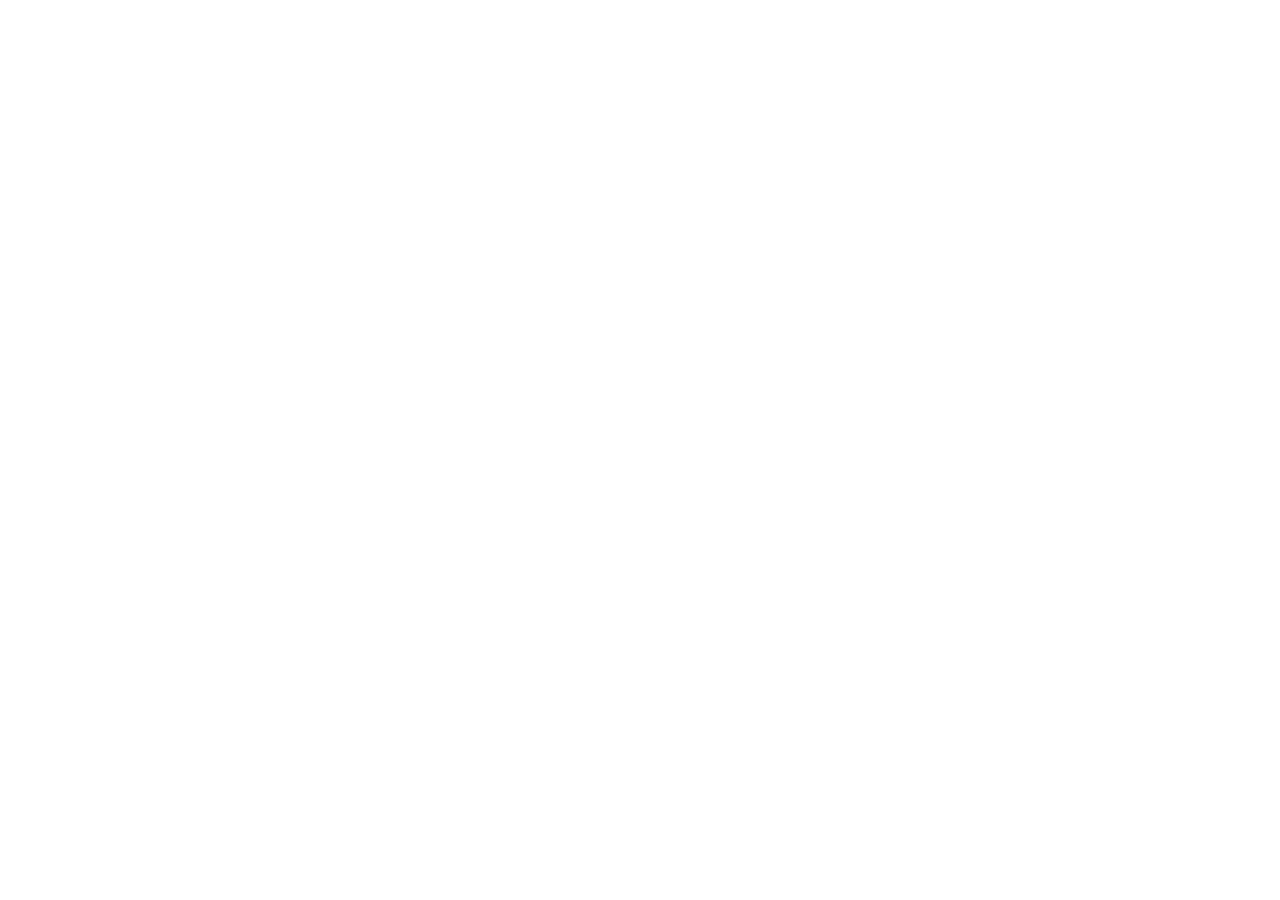
==== curso.html @ fc2106f4 "Add files via upload" ====
<!DOCTYPE html>
<html lang="pt-BR">
<head>
  <meta charset="UTF-8" />
  <meta name="referrer" content="strict-origin-when-cross-origin" />
  <meta name="viewport" content="width=device-width, initial-scale=1.0" />
  <title>EduIa — Curso</title>
  <link rel="icon" type="image/svg+xml" href="img/logo.svg" />
  <link rel="stylesheet" href="css/style.css" />
</head>
<body>
  <div id="navbar"></div>

  <div class="container">
    <!-- Cabeçalho do curso (preenchido pelo JavaScript) -->
    <div class="course-header" id="course-header">
      <!-- nome, descrição e barra de progresso aparecem aqui -->
    </div>

    <!-- Lista de aulas (preenchida pelo JavaScript) -->
    <div id="lessons-container"></div>

    <!-- Mensagem de conclusão (aparece quando todas as aulas estão feitas) -->
    <div id="complete-message" class="hidden"></div>
  </div>

  <script src="js/script.js"></script>
  <script src="js/curso.js"></script>
  <script src="js/quiz-modulos.js"></script>
  <script src="js/avaliacao.js"></script>
  <script src="js/base-conhecimento.js"></script>
  <script src="js/assistente.js"></script>
  <script>
    // Inicializa a página e carrega o curso
    var sessao = initPagina('cursos');
    if (sessao) {
      carregarCurso(sessao.email);
    }
  </script>
</body>
</html>
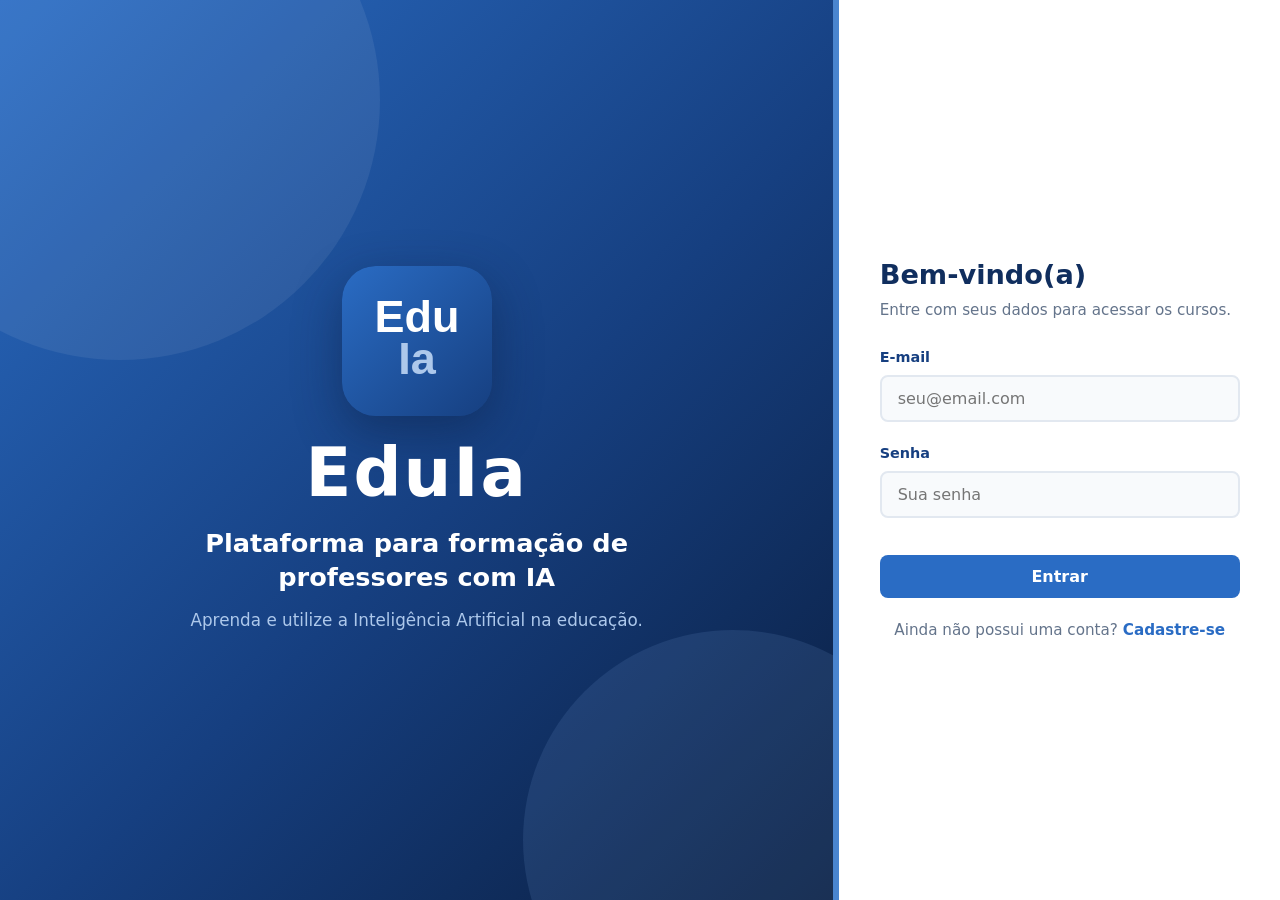
==== commit e94d9442: "Update comment for lessons list in curso.html" ====
--- a/curso.html
+++ b/curso.html
@@ -17,7 +17,7 @@
       <!-- nome, descrição e barra de progresso aparecem aqui -->
     </div>
 
-    <!-- Lista de aulas (preenchida pelo JavaScript) -->
+    <!-- Lista de aulas -->
     <div id="lessons-container"></div>
 
     <!-- Mensagem de conclusão (aparece quando todas as aulas estão feitas) -->
--- a/css/style.css
+++ b/css/style.css
@@ -0,0 +1,773 @@
+/* ============================================================
+   EduIa — Plataforma para Formação de Professores com IA
+   Folha de estilos principal
+   Todas as páginas usam este arquivo CSS.
+   ============================================================ */
+
+/* ---------- Variáveis de cor (paleta azul) ---------- */
+:root {
+  --azul-50:  #eef4fb;
+  --azul-100: #d6e4f5;
+  --azul-200: #adc8eb;
+  --azul-300: #7aa6db;
+  --azul-400: #4a85cf;
+  --azul-500: #2a6cc4;
+  --azul-600: #1d54a8;
+  --azul-700: #163f80;
+  --azul-800: #102e5e;
+  --azul-900: #0a1d3e;
+
+  --branco: #ffffff;
+  --cinza-50:  #f8fafc;
+  --cinza-100: #f1f5f9;
+  --cinza-200: #e2e8f0;
+  --cinza-300: #cbd5e1;
+  --cinza-400: #94a3b8;
+  --cinza-500: #64748b;
+  --cinza-600: #475569;
+  --cinza-700: #334155;
+
+  --verde: #16a34a;
+  --verde-claro: #dcfce7;
+  --amarelo: #f59e0b;
+  --vermelho: #dc2626;
+
+  --sombra-sm: 0 1px 3px rgba(16, 46, 94, 0.08);
+  --sombra: 0 4px 16px rgba(16, 46, 94, 0.10);
+  --sombra-lg: 0 12px 40px rgba(16, 46, 94, 0.14);
+
+  --raio: 14px;
+  --raio-sm: 8px;
+  --transicao: 0.25s ease;
+  --max: 1080px;
+}
+
+/* ---------- Reset básico ---------- */
+* { margin: 0; padding: 0; box-sizing: border-box; }
+
+html { scroll-behavior: smooth; }
+
+body {
+  font-family: 'Inter', 'Segoe UI', system-ui, -apple-system, sans-serif;
+  background: var(--azul-50);
+  color: var(--azul-900);
+  line-height: 1.6;
+  min-height: 100vh;
+}
+
+a { color: var(--azul-500); text-decoration: none; }
+a:hover { color: var(--azul-600); }
+
+img { max-width: 100%; display: block; }
+
+/* ---------- Barra de navegação ---------- */
+.navbar {
+  background: var(--branco);
+  box-shadow: var(--sombra-sm);
+  position: sticky;
+  top: 0;
+  z-index: 100;
+}
+.navbar-inner {
+  max-width: var(--max);
+  margin: 0 auto;
+  padding: 0 24px;
+  height: 64px;
+  display: flex;
+  align-items: center;
+  justify-content: space-between;
+  gap: 16px;
+}
+.navbar-brand {
+  display: flex;
+  align-items: center;
+  gap: 10px;
+  font-weight: 700;
+  font-size: 1.15rem;
+  color: var(--azul-700);
+}
+.navbar-brand img { width: 36px; height: 36px; }
+.navbar-links {
+  display: flex;
+  align-items: center;
+  gap: 4px;
+  list-style: none;
+}
+.navbar-links a {
+  color: var(--cinza-600);
+  font-weight: 500;
+  font-size: 0.95rem;
+  padding: 8px 14px;
+  border-radius: var(--raio-sm);
+  transition: var(--transicao);
+}
+.navbar-links a:hover { background: var(--azul-50); color: var(--azul-600); }
+.navbar-links a.active { background: var(--azul-100); color: var(--azul-700); }
+.navbar-links a.nav-sair {
+  color: var(--vermelho);
+  font-weight: 600;
+}
+.navbar-links a.nav-sair:hover { background: #fef2f2; }
+
+.nav-toggle {
+  display: none;
+  background: none;
+  border: none;
+  cursor: pointer;
+  font-size: 1.6rem;
+  color: var(--azul-700);
+}
+
+/* ---------- Container geral ---------- */
+.container {
+  max-width: var(--max);
+  margin: 0 auto;
+  padding: 32px 24px;
+}
+
+/* ---------- Tipografia ---------- */
+h1, h2, h3 { line-height: 1.25; color: var(--azul-800); }
+h1 { font-size: 2rem; }
+h2 { font-size: 1.5rem; }
+h3 { font-size: 1.2rem; }
+p  { color: var(--cinza-600); }
+.muted { color: var(--cinza-500); }
+.subtitle { color: var(--cinza-500); font-size: 1.05rem; margin-top: 4px; }
+
+/* ---------- Botões ---------- */
+.btn {
+  display: inline-flex;
+  align-items: center;
+  justify-content: center;
+  gap: 8px;
+  padding: 12px 24px;
+  font-size: 1rem;
+  font-weight: 600;
+  font-family: inherit;
+  border: none;
+  border-radius: var(--raio-sm);
+  cursor: pointer;
+  transition: var(--transicao);
+  text-decoration: none;
+}
+.btn-primary {
+  background: var(--azul-500);
+  color: var(--branco);
+}
+.btn-primary:hover { background: var(--azul-600); color: var(--branco); transform: translateY(-1px); box-shadow: var(--sombra); }
+.btn-secondary {
+  background: var(--azul-100);
+  color: var(--azul-700);
+}
+.btn-secondary:hover { background: var(--azul-200); }
+.btn-outline {
+  background: transparent;
+  color: var(--azul-600);
+  border: 2px solid var(--azul-200);
+}
+.btn-outline:hover { border-color: var(--azul-500); background: var(--azul-50); }
+.btn-success { background: var(--verde); color: var(--branco); }
+.btn-success:hover { background: #15803d; color: var(--branco); }
+.btn-block { width: 100%; }
+.btn:disabled { opacity: 0.5; cursor: not-allowed; transform: none; box-shadow: none; }
+
+/* ---------- Cards ---------- */
+.card {
+  background: var(--branco);
+  border-radius: var(--raio);
+  box-shadow: var(--sombra-sm);
+  padding: 28px;
+  transition: var(--transicao);
+  border: 1px solid var(--cinza-200);
+}
+.card-hover:hover { box-shadow: var(--sombra); transform: translateY(-3px); }
+
+.card-grid {
+  display: grid;
+  grid-template-columns: repeat(auto-fit, minmax(260px, 1fr));
+  gap: 24px;
+}
+
+/* ---------- Ícones de card ---------- */
+.card-icon {
+  width: 56px;
+  height: 56px;
+  border-radius: 14px;
+  background: var(--azul-100);
+  display: flex;
+  align-items: center;
+  justify-content: center;
+  font-size: 1.7rem;
+  margin-bottom: 16px;
+}
+
+/* ---------- Páginas de auth (login/cadastro) ---------- */
+.auth-page {
+  min-height: 100vh;
+  display: flex;
+  align-items: center;
+  justify-content: center;
+  padding: 24px;
+  background: linear-gradient(135deg, var(--azul-50) 0%, var(--azul-100) 100%);
+}
+.auth-card {
+  background: var(--branco);
+  border-radius: 20px;
+  box-shadow: var(--sombra-lg);
+  padding: 48px 40px;
+  width: 100%;
+  max-width: 440px;
+  text-align: center;
+}
+.auth-logo {
+  width: 72px;
+  height: 72px;
+  margin: 0 auto 20px;
+}
+.auth-title { font-size: 1.4rem; color: var(--azul-800); }
+.auth-subtitle { color: var(--cinza-500); margin-bottom: 32px; font-size: 0.95rem; }
+
+/* ---------- Formulários ---------- */
+.form-group { margin-bottom: 20px; text-align: left; }
+.form-group label {
+  display: block;
+  font-weight: 600;
+  font-size: 0.9rem;
+  color: var(--azul-700);
+  margin-bottom: 6px;
+}
+.form-group input {
+  width: 100%;
+  padding: 12px 16px;
+  font-size: 1rem;
+  font-family: inherit;
+  border: 2px solid var(--cinza-200);
+  border-radius: var(--raio-sm);
+  background: var(--cinza-50);
+  color: var(--azul-900);
+  transition: var(--transicao);
+}
+.form-group input:focus {
+  outline: none;
+  border-color: var(--azul-400);
+  background: var(--branco);
+  box-shadow: 0 0 0 4px var(--azul-100);
+}
+.form-error {
+  color: var(--vermelho);
+  font-size: 0.85rem;
+  margin-top: 6px;
+  min-height: 1.2em;
+}
+.form-success {
+  color: var(--verde);
+  font-size: 0.9rem;
+  margin-top: 6px;
+}
+.auth-link {
+  margin-top: 24px;
+  font-size: 0.95rem;
+  color: var(--cinza-500);
+}
+.auth-link a { font-weight: 600; }
+
+/* ---------- Hero da página inicial ---------- */
+.hero {
+  background: linear-gradient(135deg, var(--azul-600), var(--azul-800));
+  border-radius: var(--raio);
+  padding: 48px 40px;
+  color: var(--branco);
+  margin-bottom: 36px;
+}
+.hero h1 { color: var(--branco); font-size: 2.2rem; }
+.hero p { color: rgba(255,255,255,0.85); font-size: 1.1rem; margin-top: 8px; }
+
+/* ---------- Card de curso em andamento ---------- */
+.progress-card {
+  display: flex;
+  align-items: center;
+  gap: 24px;
+  flex-wrap: wrap;
+}
+.progress-card .card-icon { margin-bottom: 0; flex-shrink: 0; }
+.progress-bar-wrap {
+  flex: 1;
+  min-width: 200px;
+}
+.progress-bar {
+  height: 10px;
+  background: var(--cinza-200);
+  border-radius: 10px;
+  overflow: hidden;
+  margin-top: 8px;
+}
+.progress-bar-fill {
+  height: 100%;
+  background: linear-gradient(90deg, var(--azul-400), var(--azul-600));
+  border-radius: 10px;
+  transition: width 0.5s ease;
+}
+.progress-text { font-size: 0.85rem; color: var(--cinza-500); margin-top: 6px; }
+
+/* ---------- Página de cursos ---------- */
+.course-card .course-meta {
+  display: flex;
+  align-items: center;
+  gap: 8px;
+  font-size: 0.85rem;
+  color: var(--cinza-500);
+  margin: 12px 0 20px;
+}
+.course-card .course-desc { margin-bottom: 20px; font-size: 0.95rem; }
+
+/* ---------- Página do curso ---------- */
+.course-header {
+  background: var(--branco);
+  border-radius: var(--raio);
+  box-shadow: var(--sombra-sm);
+  padding: 32px;
+  margin-bottom: 28px;
+  border: 1px solid var(--cinza-200);
+}
+.lesson {
+  background: var(--branco);
+  border-radius: var(--raio);
+  box-shadow: var(--sombra-sm);
+  border: 1px solid var(--cinza-200);
+  margin-bottom: 20px;
+  overflow: hidden;
+}
+.lesson-header {
+  padding: 20px 24px;
+  display: flex;
+  align-items: center;
+  justify-content: space-between;
+  gap: 16px;
+  cursor: pointer;
+  transition: var(--transicao);
+}
+.lesson-header:hover { background: var(--azul-50); }
+.lesson-title { display: flex; align-items: center; gap: 12px; font-weight: 600; color: var(--azul-800); }
+.lesson-number {
+  width: 32px; height: 32px;
+  border-radius: 50%;
+  background: var(--azul-100);
+  color: var(--azul-700);
+  display: flex; align-items: center; justify-content: center;
+  font-weight: 700; font-size: 0.9rem; flex-shrink: 0;
+}
+.lesson-number.done { background: var(--verde); color: var(--branco); }
+.lesson-toggle { font-size: 1.4rem; color: var(--cinza-400); transition: transform var(--transicao); }
+.lesson.open .lesson-toggle { transform: rotate(180deg); }
+.lesson-body { padding: 0 24px; max-height: 0; overflow: hidden; transition: max-height 0.35s ease, padding 0.35s ease; }
+.lesson.open .lesson-body { max-height: 900px; padding: 0 24px 24px; text-align: center; }
+.lesson-video {
+  position: relative;
+  width: 100%;
+  max-width: 540px;
+  aspect-ratio: 16 / 9;
+  margin: 0 auto 16px;
+  border-radius: var(--raio-sm);
+  overflow: hidden;
+  background: #000;
+}
+.lesson-video iframe { position: absolute; top: 0; left: 0; width: 100%; height: 100%; border: 0; }
+.lesson-done-btn { margin-top: 8px; }
+
+.course-complete-msg {
+  background: var(--verde-claro);
+  border: 1px solid #bbf7d0;
+  border-radius: var(--raio);
+  padding: 24px;
+  text-align: center;
+  margin: 28px 0;
+}
+.course-complete-msg h3 { color: #166534; margin-bottom: 8px; }
+.course-complete-msg p { color: #15803d; margin-bottom: 20px; }
+.course-complete-actions { display: flex; gap: 12px; justify-content: center; flex-wrap: wrap; }
+
+/* ---------- Barra de progresso do curso ---------- */
+.course-progress-wrap { margin: 20px 0; }
+.course-progress-bar {
+  height: 14px;
+  background: var(--cinza-200);
+  border-radius: 10px;
+  overflow: hidden;
+}
+.course-progress-fill {
+  height: 100%;
+  background: linear-gradient(90deg, var(--azul-400), var(--azul-600));
+  border-radius: 10px;
+  transition: width 0.5s ease;
+  width: 0;
+}
+.course-progress-label { font-size: 0.9rem; color: var(--cinza-500); margin-top: 8px; }
+
+/* ---------- Certificado ---------- */
+.cert-page { padding: 40px 24px; }
+.cert-wrapper { max-width: 900px; margin: 0 auto; }
+.certificate {
+  border: 4px double var(--azul-500);
+  border-radius: 12px;
+  padding: 48px 50px 40px;
+  background: linear-gradient(180deg, var(--azul-50) 0%, var(--branco) 38%, var(--branco) 100%);
+  overflow: hidden;
+  text-align: center;
+  box-shadow: var(--sombra-lg);
+  position: relative;
+}
+.certificate::before, .certificate::after {
+  content: '';
+  position: absolute;
+  width: 60px; height: 60px;
+  border: 3px solid var(--azul-200);
+  border-radius: 8px;
+}
+.certificate::before { top: 16px; left: 16px; border-right: none; border-bottom: none; }
+.certificate::after { bottom: 16px; right: 16px; border-left: none; border-top: none; }
+.cert-band { position: absolute; top: 0; left: 0; right: 0; height: 14px; background: linear-gradient(90deg, var(--azul-700), var(--azul-400), var(--amarelo)); }
+.cert-brand { display: flex; align-items: center; justify-content: center; gap: 12px; margin: 8px 0 18px; }
+.cert-logo { width: 64px; height: 64px; }
+.cert-brand-name { font-size: 1.8rem; font-weight: 800; color: var(--azul-700); letter-spacing: 1px; }
+.cert-decoration { width: 80px; height: 4px; background: var(--azul-500); margin: 0 auto 24px; border-radius: 4px; }
+.cert-title { font-size: 2rem; font-weight: 800; letter-spacing: 3px; background: linear-gradient(90deg, var(--azul-700), var(--azul-400)); -webkit-background-clip: text; background-clip: text; color: transparent; margin-bottom: 24px; }
+.cert-text { font-size: 1.15rem; color: var(--cinza-600); margin-bottom: 8px; }
+.cert-name { font-size: 1.9rem; font-weight: 700; color: var(--azul-600); margin: 16px 0; border-bottom: 3px solid var(--amarelo); display: inline-block; padding-bottom: 6px; }
+.cert-course { font-size: 1.35rem; font-weight: 700; color: var(--azul-800); margin: 16px auto; background: var(--azul-100); border-radius: 10px; padding: 12px 20px; max-width: 90%; }
+.cert-platform { font-size: 0.95rem; color: var(--cinza-500); margin-top: 20px; }
+.cert-meta {
+  display: flex;
+  justify-content: space-around;
+  margin-top: 36px;
+  padding-top: 20px;
+  border-top: 2px solid var(--azul-100);
+  flex-wrap: wrap;
+  gap: 24px;
+}
+.cert-meta-item { text-align: center; }
+.cert-meta-label { font-size: 0.8rem; color: var(--cinza-400); text-transform: uppercase; letter-spacing: 1px; }
+.cert-meta-value { font-size: 1.1rem; font-weight: 600; color: var(--azul-700); margin-top: 4px; }
+.cert-actions { text-align: center; margin-top: 32px; }
+
+/* ---------- Perfil ---------- */
+.profile-card { max-width: 520px; margin: 0 auto; }
+.profile-avatar {
+  width: 96px; height: 96px;
+  border-radius: 50%;
+  background: var(--azul-500);
+  color: var(--branco);
+  display: flex; align-items: center; justify-content: center;
+  font-size: 2.4rem; font-weight: 700;
+  margin: 0 auto 20px;
+}
+.profile-info { margin: 24px 0; }
+.profile-row {
+  display: flex;
+  justify-content: space-between;
+  align-items: center;
+  padding: 16px 0;
+  border-bottom: 1px solid var(--cinza-200);
+}
+.profile-row:last-child { border-bottom: none; }
+.profile-row-label { font-weight: 600; color: var(--azul-700); }
+.profile-row-value { color: var(--cinza-600); }
+
+/* ---------- Plano de aula ---------- */
+.plano-card { max-width: 640px; margin: 0 auto; text-align: center; }
+.plano-icon { font-size: 3rem; margin-bottom: 16px; }
+.plano-desc { margin: 16px 0 28px; color: var(--cinza-600); line-height: 1.7; }
+
+/* ---------- Mensagens / alertas ---------- */
+.alert {
+  padding: 14px 20px;
+  border-radius: var(--raio-sm);
+  margin-bottom: 20px;
+  font-size: 0.95rem;
+}
+.alert-info { background: var(--azul-50); color: var(--azul-700); border: 1px solid var(--azul-100); }
+.alert-success { background: var(--verde-claro); color: #166534; border: 1px solid #bbf7d0; }
+.alert-error { background: #fef2f2; color: var(--vermelho); border: 1px solid #fecaca; }
+
+/* ---------- Empty state ---------- */
+.empty-state { text-align: center; padding: 60px 20px; color: var(--cinza-500); }
+.empty-state-icon { font-size: 3rem; margin-bottom: 16px; }
+
+/* ---------- Responsivo ---------- */
+@media (max-width: 768px) {
+  .nav-toggle { display: block; }
+  .navbar-links {
+    display: none;
+    position: absolute;
+    top: 64px;
+    left: 0;
+    right: 0;
+    background: var(--branco);
+    flex-direction: column;
+    padding: 16px;
+    box-shadow: var(--sombra);
+    gap: 4px;
+  }
+  .navbar-links.open { display: flex; }
+  .navbar-links a { width: 100%; padding: 12px 16px; }
+
+  h1 { font-size: 1.6rem; }
+  .hero { padding: 32px 24px; }
+  .hero h1 { font-size: 1.7rem; }
+  .container { padding: 20px 16px; }
+  .auth-card { padding: 36px 24px; }
+  .certificate { padding: 40px 24px; }
+  .cert-title { font-size: 1.4rem; letter-spacing: 1px; }
+  .cert-name { font-size: 1.4rem; }
+  .cert-meta { flex-direction: column; gap: 16px; }
+  .course-header { padding: 24px 20px; }
+  .progress-card { flex-direction: column; text-align: center; }
+}
+
+/* ---------- Utilitários ---------- */
+.text-center { text-align: center; }
+.mt-0 { margin-top: 0; }
+.mt-8 { margin-top: 8px; }
+.mt-16 { margin-top: 16px; }
+.mt-24 { margin-top: 24px; }
+.mt-32 { margin-top: 32px; }
+.mb-0 { margin-bottom: 0; }
+.mb-8 { margin-bottom: 8px; }
+.mb-16 { margin-bottom: 16px; }
+.mb-24 { margin-bottom: 24px; }
+.mb-32 { margin-bottom: 32px; }
+.hidden { display: none !important; }
+.flex-center { display: flex; align-items: center; justify-content: center; }
+
+/* ---------- Print (certificado) ---------- */
+@media print {
+  .navbar, .cert-actions, .no-print { display: none !important; }
+  body { background: var(--branco); }
+  .cert-page { padding: 0; }
+  .certificate { box-shadow: none; border-width: 4px; }
+}
+
+/* ---------- Certificado em tamanho fixo (usado só ao gerar o PDF) ---------- */
+.certificate.cert-pdf {
+  width: 1123px; height: 794px; box-sizing: border-box;
+  box-shadow: none; border-radius: 0;
+  display: flex; flex-direction: column; justify-content: center;
+}
+
+/* ---------- Páginas de login/cadastro — layout dividido ---------- */
+.split-page { min-height: 100vh; display: flex; }
+.split-brand {
+  flex: 2;
+  position: relative;
+  overflow: hidden;
+  display: flex; align-items: center; justify-content: center;
+  padding: 48px;
+  background: linear-gradient(135deg, var(--azul-500) 0%, var(--azul-700) 55%, var(--azul-900) 100%);
+  color: var(--branco);
+  text-align: center;
+}
+.brand-content { position: relative; z-index: 2; max-width: 560px; }
+.brand-logo { width: 150px; height: 150px; margin: 0 auto 24px; border-radius: 34px; box-shadow: 0 16px 48px rgba(10, 29, 62, 0.45); }
+.brand-name { font-size: 4.2rem; font-weight: 800; letter-spacing: 2px; color: var(--branco); line-height: 1; }
+.brand-tagline { font-size: 1.6rem; font-weight: 600; color: var(--branco); margin-top: 18px; line-height: 1.35; }
+.brand-desc { font-size: 1.05rem; color: var(--azul-200); margin-top: 12px; }
+.brand-circle { position: absolute; border-radius: 50%; background: rgba(255, 255, 255, 0.07); z-index: 1; }
+.brand-circle-1 { width: 520px; height: 520px; top: -160px; left: -140px; }
+.brand-circle-2 { width: 420px; height: 420px; bottom: -150px; right: -110px; background: rgba(122, 166, 219, 0.14); }
+.split-form {
+  flex: 1;
+  min-width: 380px;
+  background: var(--branco);
+  display: flex; align-items: center; justify-content: center;
+  padding: 40px 36px;
+  border-left: 6px solid var(--azul-400);
+}
+.split-form-inner { width: 100%; max-width: 360px; }
+.form-heading { font-size: 1.7rem; color: var(--azul-800); }
+.form-sub { color: var(--cinza-500); margin: 6px 0 24px; font-size: 0.95rem; }
+.split-form .auth-link { text-align: center; margin-top: 20px; }
+.split-form .alert { margin-bottom: 18px; }
+
+@media (max-width: 900px) {
+  .split-page { flex-direction: column; }
+  .split-brand { flex: none; padding: 36px 24px; }
+  .brand-logo { width: 84px; height: 84px; border-radius: 20px; margin-bottom: 14px; }
+  .brand-name { font-size: 2.4rem; }
+  .brand-tagline { font-size: 1.15rem; margin-top: 10px; }
+  .brand-desc { display: none; }
+  .split-form { min-width: 0; border-left: none; border-top: 6px solid var(--azul-400); padding: 32px 24px; }
+}
+
+/* ---------- Etiqueta de módulo ---------- */
+.module-tag {
+  display: inline-block;
+  background: var(--azul-100);
+  color: var(--azul-700);
+  font-size: 0.78rem;
+  font-weight: 700;
+  letter-spacing: 1px;
+  text-transform: uppercase;
+  padding: 4px 12px;
+  border-radius: 20px;
+  margin-bottom: 10px;
+}
+
+/* ---------- Parabéns final (módulo 3) ---------- */
+.course-final-msg {
+  position: relative;
+  overflow: hidden;
+  background: linear-gradient(135deg, var(--azul-600), var(--azul-900));
+  border-radius: var(--raio);
+  padding: 40px 28px;
+  text-align: center;
+  margin: 28px 0;
+  box-shadow: var(--sombra-lg);
+  border-bottom: 6px solid var(--amarelo);
+}
+.course-final-msg .final-emoji { font-size: 3.4rem; margin-bottom: 8px; }
+.course-final-msg h3 { color: var(--branco); font-size: 1.7rem; margin-bottom: 12px; }
+.course-final-msg p { color: var(--azul-100); max-width: 620px; margin: 0 auto 26px; line-height: 1.7; }
+.btn-gold { background: var(--amarelo); color: var(--azul-900); }
+.btn-gold:hover { background: #d98a06; color: var(--azul-900); transform: translateY(-1px); }
+.btn-light { background: var(--branco); color: var(--azul-700); }
+.btn-light:hover { background: var(--azul-100); color: var(--azul-800); }
+
+/* ---------- Certificado: módulos e status ---------- */
+.cert-modulos { list-style: none; margin: 14px auto 6px; padding: 0; max-width: 92%; display: flex; flex-direction: column; gap: 8px; }
+.cert-modulos li { background: var(--azul-100); color: var(--azul-800); font-weight: 600; border-radius: 10px; padding: 9px 16px; font-size: 1.02rem; text-align: left; display: flex; align-items: center; gap: 12px; }
+.cert-mod-num { background: var(--azul-600); color: var(--branco); font-size: 0.72rem; letter-spacing: 1px; text-transform: uppercase; padding: 4px 10px; border-radius: 14px; white-space: nowrap; }
+.modulos-status { margin: 12px 0 0 18px; line-height: 1.9; }
+.certificate.cert-pdf { padding: 30px 50px 26px; }
+.certificate.cert-pdf .cert-brand { margin: 4px 0 8px; }
+.certificate.cert-pdf .cert-title { margin-bottom: 12px; }
+.certificate.cert-pdf .cert-meta { margin-top: 18px; padding-top: 12px; }
+.certificate.cert-pdf .cert-platform { margin-top: 10px; }
+.certificate.cert-pdf .cert-name { margin: 8px 0; }
+
+/* ============================================================
+   NOVAS FUNCIONALIDADES (v2) — Tutora IA e Avaliação pós-aula
+   Reutiliza as variáveis de cor e os componentes existentes.
+   ============================================================ */
+
+/* ---------- Avaliação: bloco dentro da aula ---------- */
+.avaliacao-area { margin-top: 16px; padding-top: 16px; border-top: 1px dashed var(--cinza-200); display: flex; flex-direction: column; align-items: center; gap: 10px; }
+.quiz-badge { font-size: 0.85rem; font-weight: 600; padding: 4px 12px; border-radius: 20px; }
+.quiz-badge-ok { background: var(--verde-claro); color: #166534; }
+.quiz-badge-revisar { background: #fef3c7; color: #92400e; }
+
+/* ---------- Avaliação: página ---------- */
+.quiz-lista { margin: 0 0 20px 20px; line-height: 1.8; color: var(--cinza-600); }
+.quiz-acoes { display: flex; gap: 12px; flex-wrap: wrap; margin: 20px 0 32px; align-items: center; }
+.quiz-q { margin-bottom: 20px; }
+.quiz-q-topo { display: flex; justify-content: space-between; align-items: center; gap: 12px; margin-bottom: 10px; flex-wrap: wrap; }
+.quiz-nivel { font-size: 0.75rem; font-weight: 700; letter-spacing: 1px; text-transform: uppercase; padding: 4px 12px; border-radius: 20px; background: var(--azul-100); color: var(--azul-700); }
+.quiz-nivel-A { background: #fef3c7; color: #92400e; }
+.quiz-nivel-N { background: #ede9fe; color: #5b21b6; }
+.quiz-pts { font-size: 0.85rem; color: var(--cinza-500); font-weight: 600; }
+.quiz-enun { font-size: 1.05rem; margin-bottom: 14px; line-height: 1.5; }
+.quiz-alt { display: flex; gap: 12px; align-items: flex-start; padding: 12px 14px; border: 2px solid var(--cinza-200); border-radius: var(--raio-sm); margin-bottom: 10px; cursor: pointer; transition: var(--transicao); color: var(--cinza-700); }
+.quiz-alt:hover { border-color: var(--azul-300); background: var(--azul-50); }
+.quiz-alt:has(input:checked) { border-color: var(--azul-500); background: var(--azul-50); }
+.quiz-alt input { margin-top: 5px; flex-shrink: 0; }
+.quiz-texto { width: 100%; padding: 12px 14px; border: 2px solid var(--cinza-200); border-radius: var(--raio-sm); font-family: inherit; font-size: 1rem; resize: vertical; }
+.quiz-texto:focus { outline: none; border-color: var(--azul-500); }
+.quiz-contador { text-align: right; font-size: 0.8rem; color: var(--cinza-400); margin-top: 4px; }
+.quiz-contexto { margin-bottom: 14px; }
+.quiz-rubrica { font-size: 0.85rem; color: var(--cinza-500); }
+
+/* ---------- Avaliação: resultado ---------- */
+.quiz-resumo { text-align: center; }
+.quiz-resumo-ok { border-color: #bbf7d0; background: var(--verde-claro); }
+.quiz-resumo-revisar { border-color: #fde68a; background: #fffbeb; }
+.quiz-nota { font-size: 3.2rem; font-weight: 800; color: var(--azul-700); line-height: 1.1; }
+.quiz-nota small { font-size: 1.2rem; color: var(--cinza-500); font-weight: 600; }
+.quiz-status { font-weight: 700; margin: 6px 0 14px; color: var(--azul-800); }
+.quiz-nivel-linha { display: grid; grid-template-columns: 110px 1fr 60px; gap: 12px; align-items: center; margin-bottom: 10px; font-size: 0.95rem; color: var(--cinza-600); }
+.quiz-ok { border-left: 6px solid var(--verde); }
+.quiz-erro { border-left: 6px solid var(--vermelho); }
+.quiz-parcial { border-left: 6px solid var(--amarelo); }
+.quiz-alt-res { padding: 10px 14px; border-radius: var(--raio-sm); border: 1px solid var(--cinza-200); margin-bottom: 8px; color: var(--cinza-700); }
+.quiz-alt-res em { font-style: normal; font-weight: 700; margin-left: 6px; }
+.quiz-alt-certa { background: var(--verde-claro); border-color: #86efac; color: #166534; }
+.quiz-alt-errada { background: #fef2f2; border-color: #fecaca; color: var(--vermelho); }
+.quiz-expl { margin-top: 10px; font-size: 0.95rem; }
+.quiz-tabela { width: 100%; border-collapse: collapse; margin: 10px 0; font-size: 0.9rem; }
+.quiz-tabela th, .quiz-tabela td { text-align: left; padding: 8px 10px; border-bottom: 1px solid var(--cinza-200); vertical-align: top; color: var(--cinza-600); }
+.quiz-tabela th { color: var(--azul-700); }
+
+/* ---------- Tutora IA (botão flutuante + painel) ---------- */
+.tutor-fab { position: fixed; right: 20px; bottom: 20px; z-index: 90; display: inline-flex; align-items: center; gap: 8px; background: var(--azul-500); color: var(--branco); border: none; border-radius: 30px; padding: 14px 22px; font-size: 1rem; font-weight: 600; font-family: inherit; cursor: pointer; box-shadow: var(--sombra-lg); transition: var(--transicao); }
+.tutor-fab:hover { background: var(--azul-600); transform: translateY(-2px); }
+.tutor-panel { position: fixed; right: 20px; bottom: 20px; z-index: 95; width: 380px; max-width: calc(100vw - 24px); height: 540px; max-height: calc(100vh - 40px); background: var(--branco); border-radius: var(--raio); box-shadow: var(--sombra-lg); border: 1px solid var(--cinza-200); display: flex; flex-direction: column; overflow: hidden; }
+.tutor-head { background: linear-gradient(135deg, var(--azul-600), var(--azul-800)); color: var(--branco); padding: 14px 16px; display: flex; justify-content: space-between; align-items: center; }
+.tutor-head strong { display: block; }
+.tutor-head small { color: var(--azul-100); }
+.tutor-head-actions button { background: transparent; border: none; color: var(--branco); font-size: 1.1rem; cursor: pointer; padding: 4px 8px; border-radius: 6px; }
+.tutor-head-actions button:hover { background: rgba(255, 255, 255, 0.15); }
+.tutor-msgs { flex: 1; overflow-y: auto; padding: 14px; display: flex; flex-direction: column; gap: 10px; background: var(--cinza-50); }
+.tutor-msg { max-width: 88%; padding: 10px 14px; border-radius: 14px; font-size: 0.93rem; line-height: 1.5; word-wrap: break-word; }
+.tutor-assistant { align-self: flex-start; background: var(--branco); border: 1px solid var(--cinza-200); color: var(--cinza-700); border-bottom-left-radius: 4px; }
+.tutor-user { align-self: flex-end; background: var(--azul-500); color: var(--branco); border-bottom-right-radius: 4px; }
+.tutor-erro { background: #fef2f2; border-color: #fecaca; color: var(--vermelho); }
+.tutor-loading::after { content: ''; display: inline-block; width: 1.2em; text-align: left; animation: tutor-pontos 1.2s steps(4, end) infinite; }
+@keyframes tutor-pontos { 0% { content: ''; } 25% { content: '.'; } 50% { content: '..'; } 75%, 100% { content: '...'; } }
+.tutor-form { display: flex; gap: 8px; padding: 10px; border-top: 1px solid var(--cinza-200); align-items: flex-end; }
+.tutor-form textarea { flex: 1; resize: none; max-height: 90px; padding: 10px 12px; border: 2px solid var(--cinza-200); border-radius: var(--raio-sm); font-family: inherit; font-size: 0.95rem; }
+.tutor-form textarea:focus { outline: none; border-color: var(--azul-500); }
+.tutor-form .btn { padding: 10px 16px; }
+.tutor-aviso { font-size: 0.72rem; color: var(--cinza-400); text-align: center; padding: 0 10px 8px; }
+
+@media (max-width: 768px) {
+  .tutor-panel { right: 8px; left: 8px; bottom: 8px; width: auto; max-width: none; height: 75vh; }
+  .tutor-fab { right: 12px; bottom: 12px; padding: 12px 18px; }
+  .quiz-nivel-linha { grid-template-columns: 90px 1fr 50px; }
+  .quiz-tabela { display: block; overflow-x: auto; }
+}
+
+/* ============================================================
+   Certificado — ajustes do PDF (v3)
+   Só afetam o clone usado em gerarPDF(); a prévia na tela não muda.
+   O html2canvas não suporta "background-clip: text" nem centralização por flex
+   com alturas fixas; por isso o PDF usa cor sólida no título e fluxo em bloco.
+   ============================================================ */
+.certificate.cert-pdf { display: block; padding: 66px 60px 40px; }
+/* mesmos espaçamentos da prévia (substituem as margens compactas anteriores do PDF) */
+.certificate.cert-pdf .cert-brand { margin: 8px 0 18px; }
+.certificate.cert-pdf .cert-title { margin-bottom: 24px; }
+.certificate.cert-pdf .cert-name { margin: 16px 0; }
+.certificate.cert-pdf .cert-platform { margin-top: 20px; }
+.certificate.cert-pdf .cert-meta { margin-top: 36px; padding-top: 20px; }
+.certificate.cert-pdf .cert-title { background: none; -webkit-background-clip: border-box; background-clip: border-box; color: var(--azul-700); }
+.certificate.cert-pdf .cert-meta { flex-direction: row; flex-wrap: nowrap; }
+
+/* ---------- Vídeo: alternativa quando o player do YouTube não pode ser exibido (v3) ---------- */
+.video-externo { position: absolute; inset: 0; display: flex; align-items: center; justify-content: center; background: #0a1d3e center / cover no-repeat; color: var(--branco); font-weight: 700; font-size: 1.1rem; text-decoration: none; box-shadow: inset 0 0 0 100vmax rgba(10, 29, 62, 0.5); }
+.video-externo:hover { box-shadow: inset 0 0 0 100vmax rgba(10, 29, 62, 0.35); }
+.video-aviso { text-align: center; font-size: 0.85rem; color: var(--cinza-500); margin: 10px 0 0; }
+
+/* ---------- v4: fases bloqueadas, questionário obrigatório e Assistente de Estudos ---------- */
+.lesson-locked { opacity: 0.75; }
+.lesson-locked .lesson-header { cursor: not-allowed; }
+.lesson-locked .lesson-header:hover { background: inherit; }
+.lesson-lock-tag { font-size: 0.8rem; font-weight: 700; color: var(--cinza-500); background: var(--cinza-100); border-radius: 20px; padding: 4px 12px; }
+.lesson-lock-msg { padding: 0 24px 16px; color: var(--cinza-500); font-size: 0.9rem; margin: 0; }
+.quiz-pendente { border: 2px solid var(--vermelho); }
+.tutor-info { background: var(--azul-50); border-color: var(--azul-100); color: var(--azul-800); font-size: 0.85rem; }
+.tutor-chips { display: flex; flex-wrap: wrap; gap: 8px; }
+.tutor-chip { background: var(--branco); border: 1px solid var(--azul-300); color: var(--azul-700); border-radius: 20px; padding: 6px 12px; font-size: 0.82rem; font-family: inherit; cursor: pointer; transition: var(--transicao); }
+.tutor-chip:hover { background: var(--azul-50); }
+.tutor-link { color: var(--azul-600); font-weight: 600; font-size: 0.85rem; }
+.tutor-externo { display: flex; align-items: center; flex-wrap: wrap; gap: 6px; padding: 8px 10px 10px; border-top: 1px solid var(--cinza-200); font-size: 0.78rem; color: var(--cinza-500); }
+.tutor-externo button { background: var(--cinza-100); border: 1px solid var(--cinza-200); border-radius: 14px; padding: 4px 10px; font-size: 0.78rem; font-family: inherit; color: var(--cinza-700); cursor: pointer; }
+.tutor-externo button:hover { background: var(--azul-50); border-color: var(--azul-300); }
+.tutor-head > div:first-child { min-width: 0; }
+.tutor-head-actions { display: flex; flex-shrink: 0; }
+
+/* ============================================================
+   v8 — Guia de Revisão (PDF) e questionário por módulo
+   ============================================================ */
+.modulo-fim { margin-top: 24px; }
+.modulo-passo { display: flex; gap: 16px; align-items: flex-start; margin-bottom: 16px; }
+.modulo-passo-num { flex-shrink: 0; width: 38px; height: 38px; border-radius: 50%; background: var(--azul-500); color: var(--branco); font-weight: 800; display: flex; align-items: center; justify-content: center; }
+.modulo-passo-txt { flex: 1; min-width: 0; }
+.modulo-passo-txt h3 { margin-bottom: 4px; color: var(--azul-800); }
+.modulo-passo-txt .muted { color: var(--cinza-500); }
